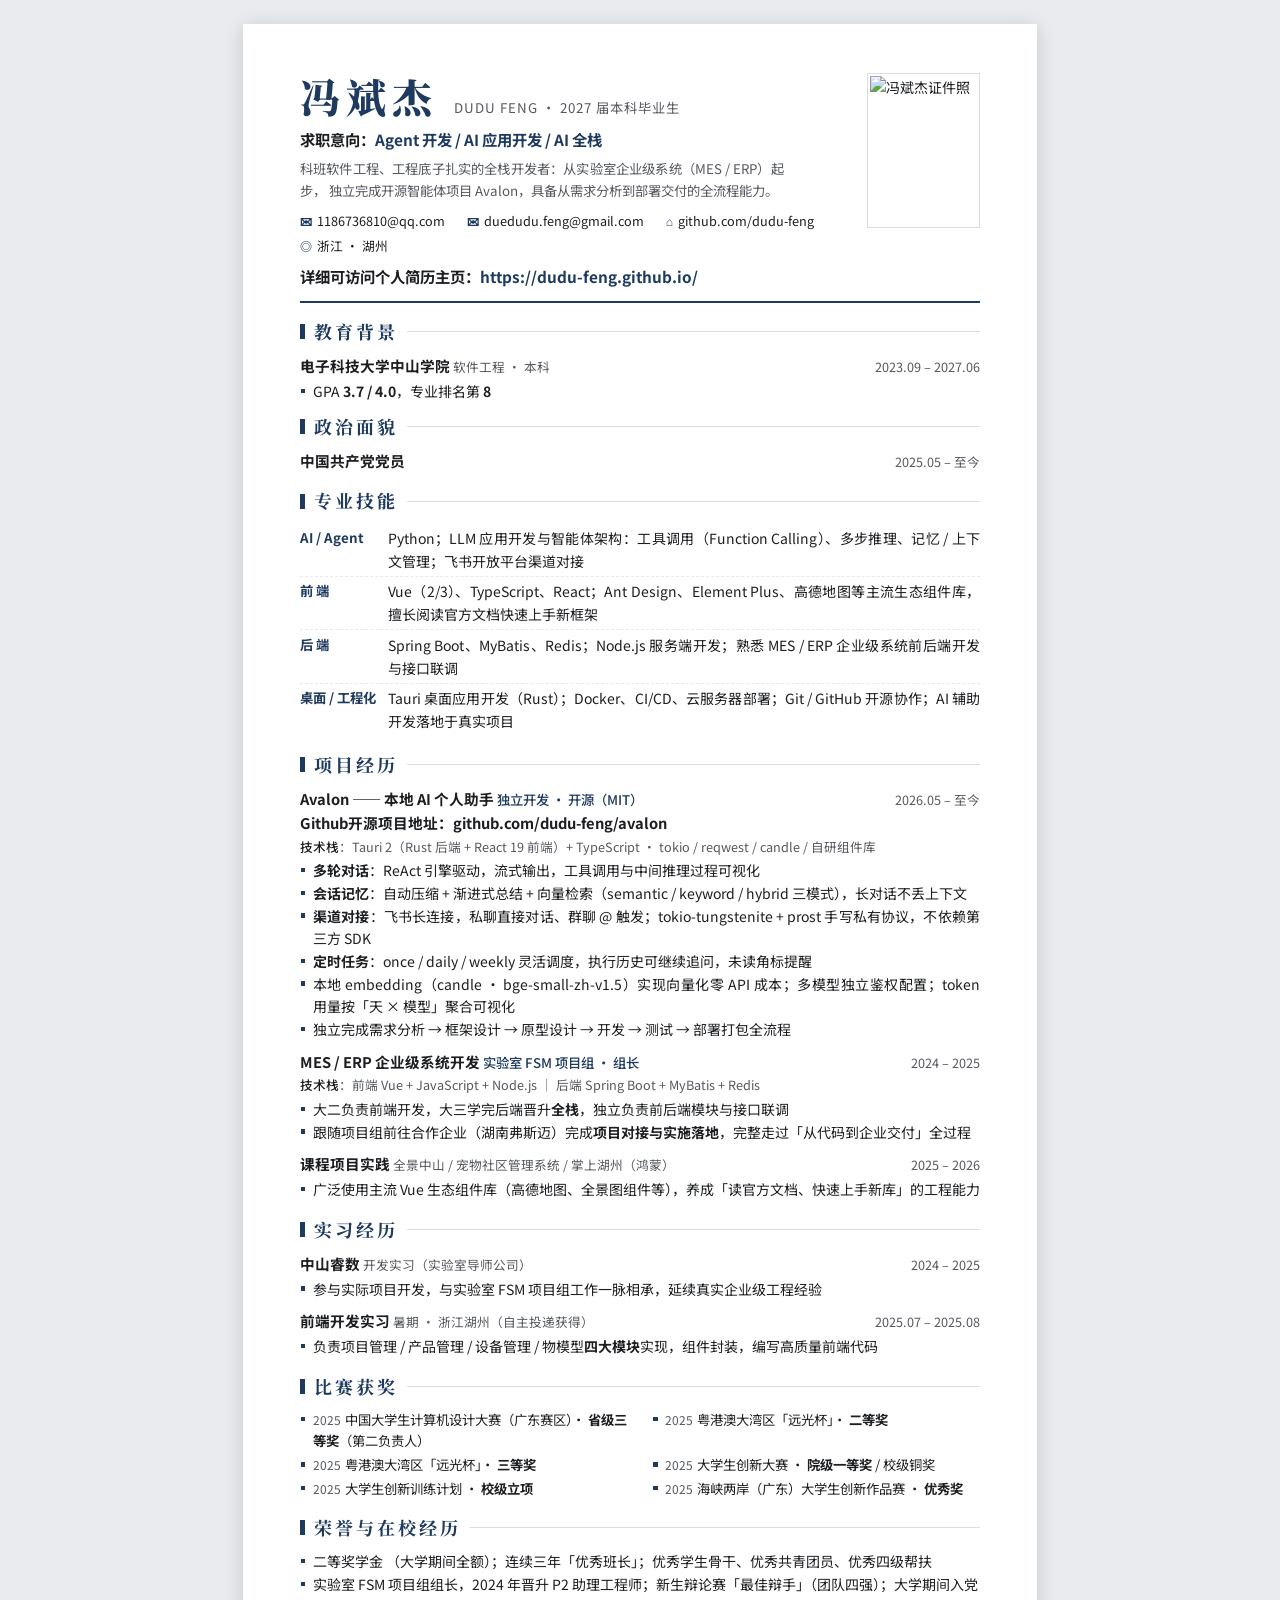
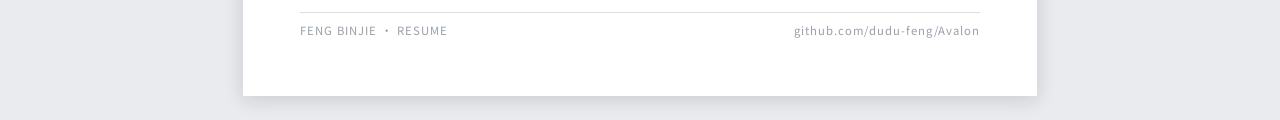
==== signal/冯斌杰-27简历.html @ 0661f4ef "chore: 整理资源文件并更新简历与网站内容 1.  新增、删除、迁移了大量图片资源，优化资源目录结构 2.  更新README文档，补充项目板块说明与使用指南 3.  完善resume.md简历源" ====
<!DOCTYPE html>
<html lang="zh-CN">
<head>
<meta charset="UTF-8" />
<meta name="viewport" content="width=device-width, initial-scale=1.0" />
<title>冯斌杰 - 个人简历</title>
<link rel="preconnect" href="https://fonts.googleapis.com" />
<link rel="preconnect" href="https://fonts.gstatic.com" crossorigin />
<link href="https://fonts.googleapis.com/css2?family=Noto+Sans+SC:wght@400;500;700&family=Noto+Serif+SC:wght@600;700;900&display=swap" rel="stylesheet" />
<style>
  :root {
    --ink: #1c1e21;          /* 正文墨色 */
    --ink-light: #55595f;    /* 次要信息 */
    --accent: #1e3a5f;       /* 传统藏蓝 */
    --accent-soft: #eef2f7;  /* 藏蓝浅底 */
    --rule: #d8dee6;         /* 分隔线 */
    --paper: #ffffff;
  }

  * { margin: 0; padding: 0; box-sizing: border-box; }

  html { -webkit-print-color-adjust: exact; print-color-adjust: exact; }

  body {
    font-family: "Noto Sans SC", "PingFang SC", "Microsoft YaHei", sans-serif;
    color: var(--ink);
    background: #e9ebee;
    font-size: 10.5pt;
    line-height: 1.62;
  }

  /* ===== A4 纸张 ===== */
  .sheet {
    width: 210mm;
    min-height: 297mm;
    margin: 24px auto;
    background: var(--paper);
    padding: 13mm 15mm 15mm;
    box-shadow: 0 3px 18px rgba(20, 30, 45, 0.16);
    position: relative;
  }

  /* ===== 页眉：姓名 / 意向 / 联系方式 ===== */
  .header {
    display: flex;
    justify-content: space-between;
    align-items: flex-start;
    padding-bottom: 12px;
    border-bottom: 2.5px solid var(--accent);
  }

  .header-main { flex: 1; }

  .name-row {
    display: flex;
    align-items: baseline;
    gap: 16px;
  }

  .name {
    font-family: "Noto Serif SC", "SimSun", serif;
    font-weight: 900;
    font-size: 30pt;
    letter-spacing: 6px;
    color: var(--accent);
    line-height: 1.15;
  }

  .name-en {
    font-size: 10pt;
    color: var(--ink-light);
    letter-spacing: 1px;
  }

  .intent {
    margin-top: 8px;
    font-size: 11.5pt;
    font-weight: 700;
    color: var(--ink);
  }

  .intent span { color: var(--accent); }

  .profile {
    margin-top: 6px;
    max-width: 128mm;
    color: var(--ink-light);
    font-size: 10pt;
    text-align: justify;
  }

  .contact {
    margin-top: 10px;
    display: flex;
    flex-wrap: wrap;
    gap: 4px 22px;
    font-size: 9.5pt;
    color: var(--ink);
  }

  .contact i {
    font-style: normal;
    color: var(--accent);
    font-weight: 700;
    margin-right: 5px;
    font-size: 9pt;
  }

  .photo {
    width: 30mm;
    height: 41mm;
    object-fit: cover;
    border: 1px solid var(--rule);
    padding: 2px;
    margin-left: 12px;
    flex-shrink: 0;
  }

  /* ===== 章节标题（传统样式：色块 + 细线）===== */
  .section { margin-top: 14px; }

  .sec-title {
    display: flex;
    align-items: center;
    gap: 9px;
    margin-bottom: 8px;
  }

  .sec-title::before {
    content: "";
    width: 5px;
    height: 15px;
    background: var(--accent);
    flex-shrink: 0;
  }

  .sec-title h2 {
    font-family: "Noto Serif SC", "SimSun", serif;
    font-size: 13.5pt;
    font-weight: 700;
    letter-spacing: 3px;
    color: var(--accent);
  }

  .sec-title::after {
    content: "";
    flex: 1;
    height: 1px;
    background: var(--rule);
  }

  /* ===== 条目：标题行 + 时间右对齐 ===== */
  .entry { margin-bottom: 9px; }
  .entry:last-child { margin-bottom: 0; }

  .entry-head {
    display: flex;
    justify-content: space-between;
    align-items: baseline;
    gap: 10px;
  }

  .entry-title { font-weight: 700; font-size: 11pt; }

  .entry-sub { font-weight: 400; color: var(--ink-light); font-size: 9.5pt; }

  .entry-date {
    font-size: 9.5pt;
    color: var(--ink-light);
    white-space: nowrap;
    font-variant-numeric: tabular-nums;
  }

  .entry-title .role {
    font-weight: 500;
    color: var(--accent);
    font-size: 10pt;
  }

  ul.dots { list-style: none; margin-top: 2px; }
  ul.dots li {
    padding-left: 13px;
    position: relative;
    text-align: justify;
    color: var(--ink);
  }
  ul.dots li::before {
    content: "";
    position: absolute;
    left: 1px;
    top: 0.62em;
    width: 4.5px;
    height: 4.5px;
    background: var(--accent);
  }
  ul.dots li b { font-weight: 700; }

  .tech-line {
    font-size: 9.5pt;
    color: var(--ink-light);
    margin-top: 2px;
  }
  .tech-line b { color: var(--ink); font-weight: 500; }

  /* 技能分组 */
  .skill-row {
    display: flex;
    gap: 10px;
    padding: 3.5px 0;
  }
  .skill-row + .skill-row { border-top: 1px dashed #e6eaef; }
  .skill-key {
    flex-shrink: 0;
    width: 78px;
    font-weight: 700;
    color: var(--accent);
    font-size: 10pt;
  }
  .skill-val { flex: 1; text-align: justify; }

  /* 荣誉奖项：紧凑双栏 */
  .award-grid {
    display: grid;
    grid-template-columns: 1fr 1fr;
    gap: 2px 24px;
  }
  .award-grid li {
    list-style: none;
    padding-left: 13px;
    position: relative;
    font-size: 10pt;
  }
  .award-grid li::before {
    content: "";
    position: absolute;
    left: 1px;
    top: 0.6em;
    width: 4.5px;
    height: 4.5px;
    background: var(--accent);
  }
  .award-grid .yr { color: var(--ink-light); font-size: 9pt; margin-right: 4px; }

  .foot-note {
    margin-top: 16px;
    padding-top: 8px;
    border-top: 1px solid var(--rule);
    display: flex;
    justify-content: space-between;
    font-size: 8.5pt;
    color: #98a0aa;
    letter-spacing: 1px;
  }

  /* ===== 打印适配 ===== */
  @media print {
    body { background: none; font-size: 10.5pt; }
    .sheet {
      width: auto;
      min-height: auto;
      margin: 0;
      padding: 12mm 14mm;
      box-shadow: none;
    }
    /* 细粒度分页：允许长条目内部分页，但标题不孤悬、单条不断裂 */
    .sec-title { break-after: avoid; }
    .entry-head, .tech-line { break-after: avoid; }
    ul.dots li, .skill-row, .award-grid li { break-inside: avoid; }
  }

  @media screen and (max-width: 840px) {
    .sheet { width: 100%; margin: 0; padding: 20px 16px; }
    .header { flex-direction: column; }
    .photo { margin: 0 0 10px; order: -1; }
  }
</style>
</head>
<body>

<div class="sheet">

  <!-- ============ 页眉 ============ -->
  <header class="header">
    <div class="header-main">
      <div class="name-row">
        <h1 class="name">冯斌杰</h1>
        <span class="name-en">DUDU FENG · 2027 届本科毕业生</span>
      </div>
      <p class="intent">求职意向：<span>Agent 开发 / AI 应用开发 / AI 全栈</span></p>
      <p class="profile">
        科班软件工程、工程底子扎实的全栈开发者：从实验室企业级系统（MES / ERP）起步，
        独立完成开源智能体项目 Avalon，具备从需求分析到部署交付的全流程能力。
      </p>
      <div class="contact">
        <span><i>✉</i>1186736810@qq.com</span>
        <span><i>✉</i>duedudu.feng@gmail.com</span>
        <span><i>⌂</i>github.com/dudu-feng</span>
        <span><i>◎</i>浙江 · 湖州</span>
      </div>
      <p class="intent">详细可访问个人简历主页：<span>https://dudu-feng.github.io/</span></p>
    </div>
    <img class="photo" src="../assets/fbj-类证件照自拍.jpg" alt="冯斌杰证件照" />
  </header>

  <!-- ============ 教育背景 ============ -->
  <section class="section">
    <div class="sec-title"><h2>教育背景</h2></div>
    <div class="entry">
      <div class="entry-head">
        <div class="entry-title">
          电子科技大学中山学院
          <span class="entry-sub">软件工程 · 本科</span>
        </div>
        <div class="entry-date">2023.09 – 2027.06</div>
      </div>
      <ul class="dots">
        <li>GPA <b>3.7 / 4.0</b>，专业排名第 <b>8</b></li>
      </ul>
    </div>
    <div class="sec-title"><h2>政治面貌</h2></div>
    <div class="entry">
      <div class="entry-head">
        <div class="entry-title">
          中国共产党党员
        </div>
        <div class="entry-date">2025.05 – 至今</div>
      </div>
    </div>
  </section>

  <!-- ============ 专业技能 ============ -->
  <section class="section">
    <div class="sec-title"><h2>专业技能</h2></div>
    <div class="skill-row">
      <div class="skill-key">AI / Agent</div>
      <div class="skill-val">Python；LLM 应用开发与智能体架构：工具调用（Function Calling）、多步推理、记忆 / 上下文管理；飞书开放平台渠道对接</div>
    </div>
    <div class="skill-row">
      <div class="skill-key">前&nbsp;端</div>
      <div class="skill-val">Vue（2/3）、TypeScript、React；Ant Design、Element Plus、高德地图等主流生态组件库，擅长阅读官方文档快速上手新框架</div>
    </div>
    <div class="skill-row">
      <div class="skill-key">后&nbsp;端</div>
      <div class="skill-val">Spring Boot、MyBatis、Redis；Node.js 服务端开发；熟悉 MES / ERP 企业级系统前后端开发与接口联调</div>
    </div>
    <div class="skill-row">
      <div class="skill-key">桌面 / 工程化</div>
      <div class="skill-val">Tauri 桌面应用开发（Rust）；Docker、CI/CD、云服务器部署；Git / GitHub 开源协作；AI 辅助开发落地于真实项目</div>
    </div>
  </section>

  <!-- ============ 项目经历 ============ -->
  <section class="section">
    <div class="sec-title"><h2>项目经历</h2></div>

    <div class="entry">
      <div class="entry-head">
        <div class="entry-title">
          Avalon —— 本地 AI 个人助手
          <span class="role">独立开发 · 开源（MIT）</span>
        </div>
        <div class="entry-date">2026.05 – 至今</div>
      </div>
      <p class="entry-title"><b>Github开源项目地址</b>：github.com/dudu-feng/avalon</p>
      <p class="tech-line"><b>技术栈</b>：Tauri 2（Rust 后端 + React 19 前端）+ TypeScript · tokio / reqwest / candle / 自研组件库</p>
      <ul class="dots">
        <li><b>多轮对话</b>：ReAct 引擎驱动，流式输出，工具调用与中间推理过程可视化</li>
        <li><b>会话记忆</b>：自动压缩 + 渐进式总结 + 向量检索（semantic / keyword / hybrid 三模式），长对话不丢上下文</li>
        <li><b>渠道对接</b>：飞书长连接，私聊直接对话、群聊 @ 触发；tokio-tungstenite + prost 手写私有协议，不依赖第三方 SDK</li>
        <li><b>定时任务</b>：once / daily / weekly 灵活调度，执行历史可继续追问，未读角标提醒</li>
        <li>本地 embedding（candle · bge-small-zh-v1.5）实现向量化零 API 成本；多模型独立鉴权配置；token 用量按「天 × 模型」聚合可视化</li>
        <li>独立完成需求分析 → 框架设计 → 原型设计 → 开发 → 测试 → 部署打包全流程</li>
      </ul>
    </div>

    <div class="entry">
      <div class="entry-head">
        <div class="entry-title">
          MES / ERP 企业级系统开发
          <span class="role">实验室 FSM 项目组 · 组长</span>
        </div>
        <div class="entry-date">2024 – 2025</div>
      </div>
      <p class="tech-line"><b>技术栈</b>：前端 Vue + JavaScript + Node.js ｜ 后端 Spring Boot + MyBatis + Redis</p>
      <ul class="dots">
        <li>大二负责前端开发，大三学完后端晋升<b>全栈</b>，独立负责前后端模块与接口联调</li>
        <li>跟随项目组前往合作企业（湖南弗斯迈）完成<b>项目对接与实施落地</b>，完整走过「从代码到企业交付」全过程</li>
      </ul>
    </div>

    <div class="entry">
      <div class="entry-head">
        <div class="entry-title">
          课程项目实践
          <span class="entry-sub">全景中山 / 宠物社区管理系统 / 掌上湖州（鸿蒙）</span>
        </div>
        <div class="entry-date">2025 – 2026</div>
      </div>
      <ul class="dots">
        <li>广泛使用主流 Vue 生态组件库（高德地图、全景图组件等），养成「读官方文档、快速上手新库」的工程能力</li>
      </ul>
    </div>
  </section>

  <!-- ============ 实习经历 ============ -->
  <section class="section">
    <div class="sec-title"><h2>实习经历</h2></div>

    <div class="entry">
      <div class="entry-head">
        <div class="entry-title">中山睿数 <span class="entry-sub">开发实习（实验室导师公司）</span></div>
        <div class="entry-date">2024 – 2025</div>
      </div>
      <ul class="dots">
        <li>参与实际项目开发，与实验室 FSM 项目组工作一脉相承，延续真实企业级工程经验</li>
      </ul>
    </div>

    <div class="entry">
      <div class="entry-head">
        <div class="entry-title">前端开发实习 <span class="entry-sub">暑期 · 浙江湖州（自主投递获得）</span></div>
        <div class="entry-date">2025.07 – 2025.08</div>
      </div>
      <ul class="dots">
        <li>负责项目管理 / 产品管理 / 设备管理 / 物模型<b>四大模块</b>实现，组件封装，编写高质量前端代码</li>
      </ul>
    </div>
  </section>

  <!-- ============ 比赛获奖 ============ -->
  <section class="section">
    <div class="sec-title"><h2>比赛获奖</h2></div>
    <ul class="award-grid">
      <li><span class="yr">2025</span>中国大学生计算机设计大赛（广东赛区）· <b>省级三等奖</b>（第二负责人）</li>
      <li><span class="yr">2025</span>粤港澳大湾区「远光杯」· <b>二等奖</b></li>
      <li><span class="yr">2025</span>粤港澳大湾区「远光杯」· <b>三等奖</b></li>
      <li><span class="yr">2025</span>大学生创新大赛 · <b>院级一等奖</b> / 校级铜奖</li>
      <li><span class="yr">2025</span>大学生创新训练计划 · <b>校级立项</b></li>
      <li><span class="yr">2025</span>海峡两岸（广东）大学生创新作品赛 · <b>优秀奖</b></li>
    </ul>
  </section>

  <!-- ============ 荣誉与在校经历 ============ -->
  <section class="section">
    <div class="sec-title"><h2>荣誉与在校经历</h2></div>
    <ul class="dots">
      <li>二等奖学金 （大学期间全额）；连续三年「优秀班长」；优秀学生骨干、优秀共青团员、优秀四级帮扶</li>
      <li>实验室 FSM 项目组组长，2024 年晋升 P2 助理工程师；新生辩论赛「最佳辩手」（团队四强）；大学期间入党</li>
    </ul>
  </section>

  <div class="foot-note">
    <span>FENG BINJIE · RESUME</span>
    <span>github.com/dudu-feng/Avalon</span>
  </div>

</div>

</body>
</html>
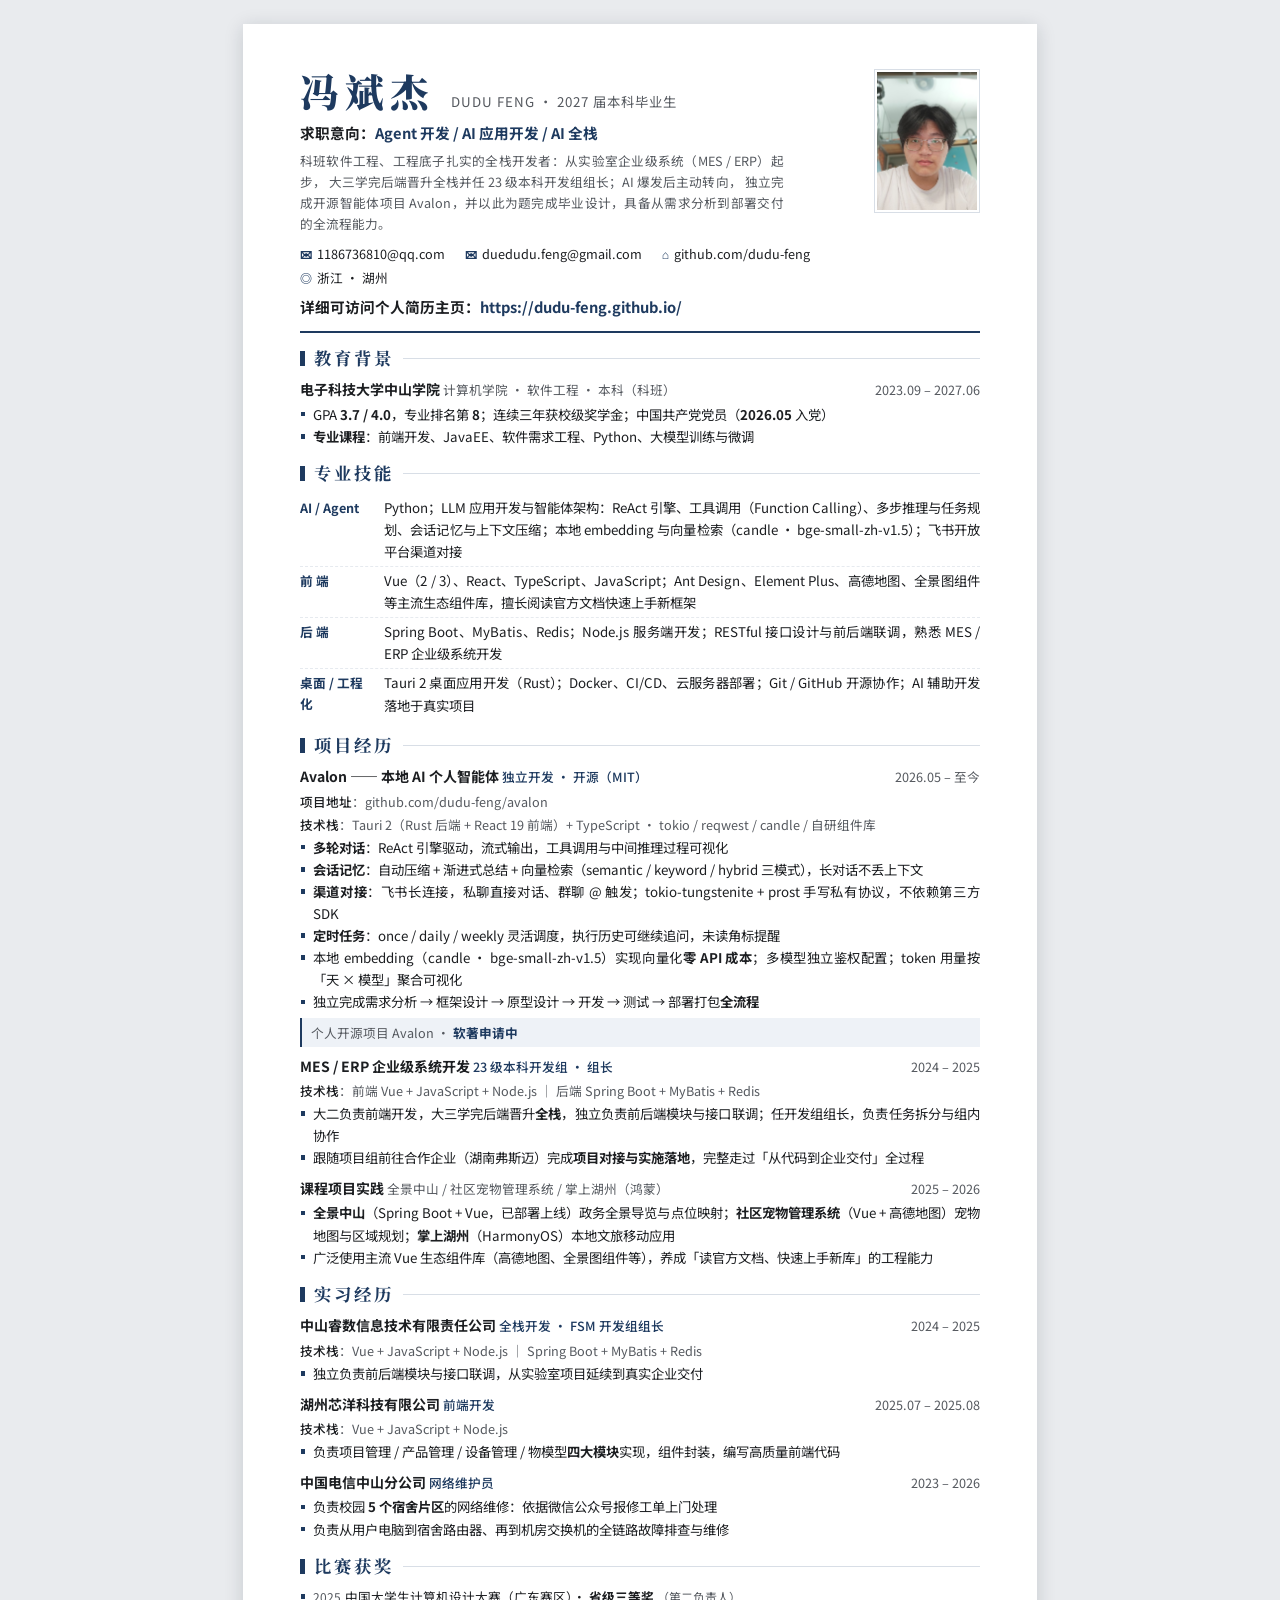
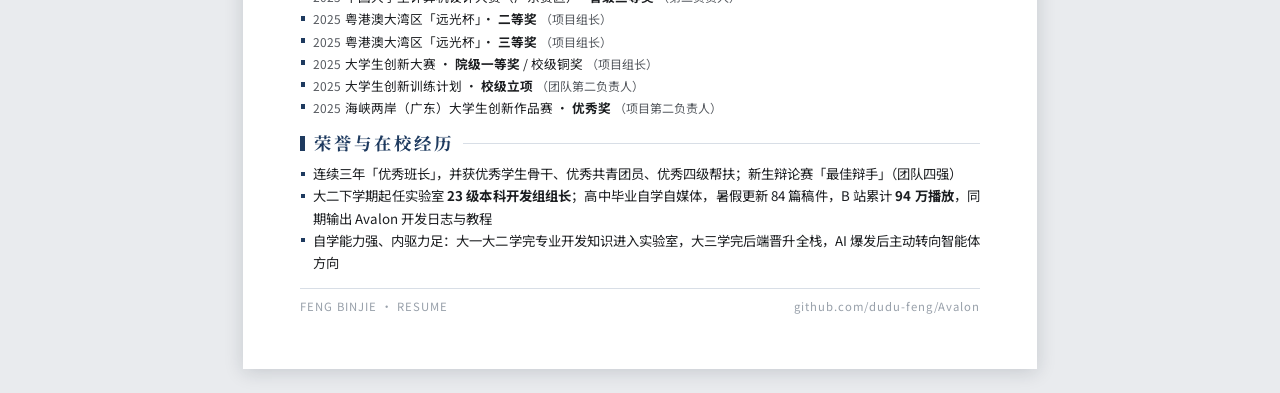
==== commit fefd7319: "docs: 更新个人简历内容与简历模板样式 1. 完善简历正文内容，补充个人经历、项目细节与获奖职责说明 2. 调整简历CSS样式，优化排版、间距与打印适配效果 3. 添加邮箱爬虫防护脚本与软著状态标" ====
--- a/signal/冯斌杰-27简历.html
+++ b/signal/冯斌杰-27简历.html
@@ -25,8 +25,8 @@
     font-family: "Noto Sans SC", "PingFang SC", "Microsoft YaHei", sans-serif;
     color: var(--ink);
     background: #e9ebee;
-    font-size: 10.5pt;
-    line-height: 1.62;
+    font-size: 10pt;
+    line-height: 1.66;
   }
 
   /* ===== A4 纸张 ===== */
@@ -35,7 +35,7 @@
     min-height: 297mm;
     margin: 24px auto;
     background: var(--paper);
-    padding: 13mm 15mm 15mm;
+    padding: 12mm 15mm 14mm;
     box-shadow: 0 3px 18px rgba(20, 30, 45, 0.16);
     position: relative;
   }
@@ -45,7 +45,7 @@
     display: flex;
     justify-content: space-between;
     align-items: flex-start;
-    padding-bottom: 12px;
+    padding-bottom: 11px;
     border-bottom: 2.5px solid var(--accent);
   }
 
@@ -60,7 +60,7 @@
   .name {
     font-family: "Noto Serif SC", "SimSun", serif;
     font-weight: 900;
-    font-size: 30pt;
+    font-size: 29pt;
     letter-spacing: 6px;
     color: var(--accent);
     line-height: 1.15;
@@ -73,8 +73,8 @@
   }
 
   .intent {
-    margin-top: 8px;
-    font-size: 11.5pt;
+    margin-top: 7px;
+    font-size: 11pt;
     font-weight: 700;
     color: var(--ink);
   }
@@ -82,18 +82,18 @@
   .intent span { color: var(--accent); }
 
   .profile {
-    margin-top: 6px;
+    margin-top: 5px;
     max-width: 128mm;
     color: var(--ink-light);
-    font-size: 10pt;
+    font-size: 9.5pt;
     text-align: justify;
   }
 
   .contact {
-    margin-top: 10px;
+    margin-top: 9px;
     display: flex;
     flex-wrap: wrap;
-    gap: 4px 22px;
+    gap: 3px 20px;
     font-size: 9.5pt;
     color: var(--ink);
   }
@@ -107,8 +107,8 @@
   }
 
   .photo {
-    width: 30mm;
-    height: 41mm;
+    width: 28mm;
+    height: 38mm;
     object-fit: cover;
     border: 1px solid var(--rule);
     padding: 2px;
@@ -117,13 +117,13 @@
   }
 
   /* ===== 章节标题（传统样式：色块 + 细线）===== */
-  .section { margin-top: 14px; }
+  .section { margin-top: 11px; }
 
   .sec-title {
     display: flex;
     align-items: center;
     gap: 9px;
-    margin-bottom: 8px;
+    margin-bottom: 6px;
   }
 
   .sec-title::before {
@@ -136,7 +136,7 @@
 
   .sec-title h2 {
     font-family: "Noto Serif SC", "SimSun", serif;
-    font-size: 13.5pt;
+    font-size: 13pt;
     font-weight: 700;
     letter-spacing: 3px;
     color: var(--accent);
@@ -150,7 +150,7 @@
   }
 
   /* ===== 条目：标题行 + 时间右对齐 ===== */
-  .entry { margin-bottom: 9px; }
+  .entry { margin-bottom: 8px; }
   .entry:last-child { margin-bottom: 0; }
 
   .entry-head {
@@ -160,7 +160,7 @@
     gap: 10px;
   }
 
-  .entry-title { font-weight: 700; font-size: 11pt; }
+  .entry-title { font-weight: 700; font-size: 10.5pt; }
 
   .entry-sub { font-weight: 400; color: var(--ink-light); font-size: 9.5pt; }
 
@@ -174,7 +174,7 @@
   .entry-title .role {
     font-weight: 500;
     color: var(--accent);
-    font-size: 10pt;
+    font-size: 9.5pt;
   }
 
   ul.dots { list-style: none; margin-top: 2px; }
@@ -199,38 +199,52 @@
     font-size: 9.5pt;
     color: var(--ink-light);
     margin-top: 2px;
+    text-align: justify;
   }
   .tech-line b { color: var(--ink); font-weight: 500; }
+
+  /* 条目收尾的补充说明（如软著状态），浅底缩进块 */
+  .note-line {
+    margin-top: 4px;
+    padding: 4px 9px;
+    background: var(--accent-soft);
+    border-left: 2.5px solid var(--accent);
+    font-size: 9.5pt;
+    color: var(--ink-light);
+    text-align: justify;
+  }
+  .note-line b { color: var(--accent); font-weight: 700; }
 
   /* 技能分组 */
   .skill-row {
     display: flex;
     gap: 10px;
-    padding: 3.5px 0;
+    padding: 3px 0;
   }
   .skill-row + .skill-row { border-top: 1px dashed #e6eaef; }
   .skill-key {
     flex-shrink: 0;
-    width: 78px;
+    width: 74px;
     font-weight: 700;
     color: var(--accent);
-    font-size: 10pt;
+    font-size: 9.5pt;
   }
   .skill-val { flex: 1; text-align: justify; }
 
-  /* 荣誉奖项：紧凑双栏 */
-  .award-grid {
+  /* 比赛获奖：赛事全称较长，单栏排列每条一行，比双栏折行更整齐且不额外占高 */
+  .award-list {
+    list-style: none;
     display: grid;
-    grid-template-columns: 1fr 1fr;
-    gap: 2px 24px;
-  }
-  .award-grid li {
-    list-style: none;
+    grid-template-columns: 1fr;
+    gap: 1px 0;
+  }
+  .award-list li {
     padding-left: 13px;
     position: relative;
-    font-size: 10pt;
-  }
-  .award-grid li::before {
+    font-size: 9.5pt;
+    text-align: justify;
+  }
+  .award-list li::before {
     content: "";
     position: absolute;
     left: 1px;
@@ -239,10 +253,19 @@
     height: 4.5px;
     background: var(--accent);
   }
-  .award-grid .yr { color: var(--ink-light); font-size: 9pt; margin-right: 4px; }
+  .award-list .yr { color: var(--ink-light); font-size: 9pt; margin-right: 4px; }
+  .award-list .cap { color: var(--ink-light); font-size: 9pt; }
+
+  /* 课程项目：一行式罗列，省版面 */
+  .course-line {
+    font-size: 9.5pt;
+    color: var(--ink-light);
+    text-align: justify;
+  }
+  .course-line b { color: var(--ink); font-weight: 500; }
 
   .foot-note {
-    margin-top: 16px;
+    margin-top: 14px;
     padding-top: 8px;
     border-top: 1px solid var(--rule);
     display: flex;
@@ -253,19 +276,27 @@
   }
 
   /* ===== 打印适配 ===== */
+  /* 由 @page 统一控制页边距，保证每一页都有相同留白（不依赖浏览器默认值） */
+  @page { size: A4; margin: 12mm 14mm; }
+
   @media print {
-    body { background: none; font-size: 10.5pt; }
+    body { background: none; font-size: 10pt; }
     .sheet {
       width: auto;
       min-height: auto;
       margin: 0;
-      padding: 12mm 14mm;
+      padding: 0;
       box-shadow: none;
     }
-    /* 细粒度分页：允许长条目内部分页，但标题不孤悬、单条不断裂 */
+    /* 细粒度分页：标题不孤悬、单条不断裂 */
     .sec-title { break-after: avoid; }
+    /* 补充说明块是 Avalon 条目的收尾，允许其后分页，
+       否则会被强制与下一条 MES 绑定、整组掉到第 2 页 */
     .entry-head, .tech-line { break-after: avoid; }
-    ul.dots li, .skill-row, .award-grid li { break-inside: avoid; }
+    .note-line { break-before: avoid; }
+    /* 条目本身允许跨页，避免「整块掉页」在页尾留下大片空白；
+       断点仍受上面 break-after: avoid 约束，不会出现标题孤悬 */
+    ul.dots li, .skill-row, .award-list li, .foot-note { break-inside: avoid; }
   }
 
   @media screen and (max-width: 840px) {
@@ -289,17 +320,18 @@
       <p class="intent">求职意向：<span>Agent 开发 / AI 应用开发 / AI 全栈</span></p>
       <p class="profile">
         科班软件工程、工程底子扎实的全栈开发者：从实验室企业级系统（MES / ERP）起步，
-        独立完成开源智能体项目 Avalon，具备从需求分析到部署交付的全流程能力。
+        大三学完后端晋升全栈并任 23 级本科开发组组长；AI 爆发后主动转向，
+        独立完成开源智能体项目 Avalon，并以此为题完成毕业设计，具备从需求分析到部署交付的全流程能力。
       </p>
       <div class="contact">
-        <span><i>✉</i>1186736810@qq.com</span>
-        <span><i>✉</i>duedudu.feng@gmail.com</span>
+        <span><i>✉</i><span data-mail data-mail-user="1186736810" data-mail-host="qq,com">1186736810 [at] qq.com</span></span>
+        <span><i>✉</i><span data-mail data-mail-user="duedudu,feng" data-mail-host="gmail,com">duedudu.feng [at] gmail.com</span></span>
         <span><i>⌂</i>github.com/dudu-feng</span>
         <span><i>◎</i>浙江 · 湖州</span>
       </div>
       <p class="intent">详细可访问个人简历主页：<span>https://dudu-feng.github.io/</span></p>
     </div>
-    <img class="photo" src="../assets/fbj-类证件照自拍.jpg" alt="冯斌杰证件照" />
+    <img class="photo" src="../assets/头像.jpg" alt="冯斌杰" />
   </header>
 
   <!-- ============ 教育背景 ============ -->
@@ -309,22 +341,14 @@
       <div class="entry-head">
         <div class="entry-title">
           电子科技大学中山学院
-          <span class="entry-sub">软件工程 · 本科</span>
+          <span class="entry-sub">计算机学院 · 软件工程 · 本科（科班）</span>
         </div>
         <div class="entry-date">2023.09 – 2027.06</div>
       </div>
       <ul class="dots">
-        <li>GPA <b>3.7 / 4.0</b>，专业排名第 <b>8</b></li>
-      </ul>
-    </div>
-    <div class="sec-title"><h2>政治面貌</h2></div>
-    <div class="entry">
-      <div class="entry-head">
-        <div class="entry-title">
-          中国共产党党员
-        </div>
-        <div class="entry-date">2025.05 – 至今</div>
-      </div>
+        <li>GPA <b>3.7 / 4.0</b>，专业排名第 <b>8</b>；连续三年获校级奖学金；中国共产党党员（<b>2026.05</b> 入党）</li>
+        <li><b>专业课程</b>：前端开发、JavaEE、软件需求工程、Python、大模型训练与微调</li>
+      </ul>
     </div>
   </section>
 
@@ -333,19 +357,19 @@
     <div class="sec-title"><h2>专业技能</h2></div>
     <div class="skill-row">
       <div class="skill-key">AI / Agent</div>
-      <div class="skill-val">Python；LLM 应用开发与智能体架构：工具调用（Function Calling）、多步推理、记忆 / 上下文管理；飞书开放平台渠道对接</div>
+      <div class="skill-val">Python；LLM 应用开发与智能体架构：ReAct 引擎、工具调用（Function Calling）、多步推理与任务规划、会话记忆与上下文压缩；本地 embedding 与向量检索（candle · bge-small-zh-v1.5）；飞书开放平台渠道对接</div>
     </div>
     <div class="skill-row">
       <div class="skill-key">前&nbsp;端</div>
-      <div class="skill-val">Vue（2/3）、TypeScript、React；Ant Design、Element Plus、高德地图等主流生态组件库，擅长阅读官方文档快速上手新框架</div>
+      <div class="skill-val">Vue（2 / 3）、React、TypeScript、JavaScript；Ant Design、Element Plus、高德地图、全景图组件等主流生态组件库，擅长阅读官方文档快速上手新框架</div>
     </div>
     <div class="skill-row">
       <div class="skill-key">后&nbsp;端</div>
-      <div class="skill-val">Spring Boot、MyBatis、Redis；Node.js 服务端开发；熟悉 MES / ERP 企业级系统前后端开发与接口联调</div>
+      <div class="skill-val">Spring Boot、MyBatis、Redis；Node.js 服务端开发；RESTful 接口设计与前后端联调，熟悉 MES / ERP 企业级系统开发</div>
     </div>
     <div class="skill-row">
       <div class="skill-key">桌面 / 工程化</div>
-      <div class="skill-val">Tauri 桌面应用开发（Rust）；Docker、CI/CD、云服务器部署；Git / GitHub 开源协作；AI 辅助开发落地于真实项目</div>
+      <div class="skill-val">Tauri 2 桌面应用开发（Rust）；Docker、CI/CD、云服务器部署；Git / GitHub 开源协作；AI 辅助开发落地于真实项目</div>
     </div>
   </section>
 
@@ -356,34 +380,37 @@
     <div class="entry">
       <div class="entry-head">
         <div class="entry-title">
-          Avalon —— 本地 AI 个人助手
+          Avalon —— 本地 AI 个人智能体
           <span class="role">独立开发 · 开源（MIT）</span>
         </div>
         <div class="entry-date">2026.05 – 至今</div>
       </div>
-      <p class="entry-title"><b>Github开源项目地址</b>：github.com/dudu-feng/avalon</p>
+      <p class="tech-line"><b>项目地址</b>：github.com/dudu-feng/avalon</p>
       <p class="tech-line"><b>技术栈</b>：Tauri 2（Rust 后端 + React 19 前端）+ TypeScript · tokio / reqwest / candle / 自研组件库</p>
       <ul class="dots">
         <li><b>多轮对话</b>：ReAct 引擎驱动，流式输出，工具调用与中间推理过程可视化</li>
         <li><b>会话记忆</b>：自动压缩 + 渐进式总结 + 向量检索（semantic / keyword / hybrid 三模式），长对话不丢上下文</li>
         <li><b>渠道对接</b>：飞书长连接，私聊直接对话、群聊 @ 触发；tokio-tungstenite + prost 手写私有协议，不依赖第三方 SDK</li>
         <li><b>定时任务</b>：once / daily / weekly 灵活调度，执行历史可继续追问，未读角标提醒</li>
-        <li>本地 embedding（candle · bge-small-zh-v1.5）实现向量化零 API 成本；多模型独立鉴权配置；token 用量按「天 × 模型」聚合可视化</li>
-        <li>独立完成需求分析 → 框架设计 → 原型设计 → 开发 → 测试 → 部署打包全流程</li>
-      </ul>
+        <li>本地 embedding（candle · bge-small-zh-v1.5）实现向量化<b>零 API 成本</b>；多模型独立鉴权配置；token 用量按「天 × 模型」聚合可视化</li>
+        <li>独立完成需求分析 → 框架设计 → 原型设计 → 开发 → 测试 → 部署打包<b>全流程</b></li>
+      </ul>
+      <p class="note-line">
+        个人开源项目 Avalon · <b>软著申请中</b>
+      </p>
     </div>
 
     <div class="entry">
       <div class="entry-head">
         <div class="entry-title">
           MES / ERP 企业级系统开发
-          <span class="role">实验室 FSM 项目组 · 组长</span>
+          <span class="role">23 级本科开发组 · 组长</span>
         </div>
         <div class="entry-date">2024 – 2025</div>
       </div>
       <p class="tech-line"><b>技术栈</b>：前端 Vue + JavaScript + Node.js ｜ 后端 Spring Boot + MyBatis + Redis</p>
       <ul class="dots">
-        <li>大二负责前端开发，大三学完后端晋升<b>全栈</b>，独立负责前后端模块与接口联调</li>
+        <li>大二负责前端开发，大三学完后端晋升<b>全栈</b>，独立负责前后端模块与接口联调；任开发组组长，负责任务拆分与组内协作</li>
         <li>跟随项目组前往合作企业（湖南弗斯迈）完成<b>项目对接与实施落地</b>，完整走过「从代码到企业交付」全过程</li>
       </ul>
     </div>
@@ -392,11 +419,12 @@
       <div class="entry-head">
         <div class="entry-title">
           课程项目实践
-          <span class="entry-sub">全景中山 / 宠物社区管理系统 / 掌上湖州（鸿蒙）</span>
+          <span class="entry-sub">全景中山 / 社区宠物管理系统 / 掌上湖州（鸿蒙）</span>
         </div>
         <div class="entry-date">2025 – 2026</div>
       </div>
       <ul class="dots">
+        <li><b>全景中山</b>（Spring Boot + Vue，已部署上线）政务全景导览与点位映射；<b>社区宠物管理系统</b>（Vue + 高德地图）宠物地图与区域规划；<b>掌上湖州</b>（HarmonyOS）本地文旅移动应用</li>
         <li>广泛使用主流 Vue 生态组件库（高德地图、全景图组件等），养成「读官方文档、快速上手新库」的工程能力</li>
       </ul>
     </div>
@@ -408,21 +436,43 @@
 
     <div class="entry">
       <div class="entry-head">
-        <div class="entry-title">中山睿数 <span class="entry-sub">开发实习（实验室导师公司）</span></div>
+        <div class="entry-title">
+          中山睿数信息技术有限责任公司
+          <span class="role">全栈开发 · FSM 开发组组长</span>
+        </div>
         <div class="entry-date">2024 – 2025</div>
       </div>
-      <ul class="dots">
-        <li>参与实际项目开发，与实验室 FSM 项目组工作一脉相承，延续真实企业级工程经验</li>
-      </ul>
-    </div>
-
-    <div class="entry">
-      <div class="entry-head">
-        <div class="entry-title">前端开发实习 <span class="entry-sub">暑期 · 浙江湖州（自主投递获得）</span></div>
+      <p class="tech-line"><b>技术栈</b>：Vue + JavaScript + Node.js ｜ Spring Boot + MyBatis + Redis</p>
+      <ul class="dots">
+        <li>独立负责前后端模块与接口联调，从实验室项目延续到真实企业交付</li>
+      </ul>
+    </div>
+
+    <div class="entry">
+      <div class="entry-head">
+        <div class="entry-title">
+          湖州芯洋科技有限公司
+          <span class="role">前端开发</span>
+        </div>
         <div class="entry-date">2025.07 – 2025.08</div>
       </div>
+      <p class="tech-line"><b>技术栈</b>：Vue + JavaScript + Node.js</p>
       <ul class="dots">
         <li>负责项目管理 / 产品管理 / 设备管理 / 物模型<b>四大模块</b>实现，组件封装，编写高质量前端代码</li>
+      </ul>
+    </div>
+
+    <div class="entry">
+      <div class="entry-head">
+        <div class="entry-title">
+          中国电信中山分公司
+          <span class="role">网络维护员</span>
+        </div>
+        <div class="entry-date">2023 – 2026</div>
+      </div>
+      <ul class="dots">
+        <li>负责校园 <b>5 个宿舍片区</b>的网络维修：依据微信公众号报修工单上门处理</li>
+        <li>负责从用户电脑到宿舍路由器、再到机房交换机的全链路故障排查与维修</li>
       </ul>
     </div>
   </section>
@@ -430,13 +480,13 @@
   <!-- ============ 比赛获奖 ============ -->
   <section class="section">
     <div class="sec-title"><h2>比赛获奖</h2></div>
-    <ul class="award-grid">
-      <li><span class="yr">2025</span>中国大学生计算机设计大赛（广东赛区）· <b>省级三等奖</b>（第二负责人）</li>
-      <li><span class="yr">2025</span>粤港澳大湾区「远光杯」· <b>二等奖</b></li>
-      <li><span class="yr">2025</span>粤港澳大湾区「远光杯」· <b>三等奖</b></li>
-      <li><span class="yr">2025</span>大学生创新大赛 · <b>院级一等奖</b> / 校级铜奖</li>
-      <li><span class="yr">2025</span>大学生创新训练计划 · <b>校级立项</b></li>
-      <li><span class="yr">2025</span>海峡两岸（广东）大学生创新作品赛 · <b>优秀奖</b></li>
+    <ul class="award-list">
+      <li><span class="yr">2025</span>中国大学生计算机设计大赛（广东赛区）· <b>省级三等奖</b> <span class="cap">（第二负责人）</span></li>
+      <li><span class="yr">2025</span>粤港澳大湾区「远光杯」· <b>二等奖</b> <span class="cap">（项目组长）</span></li>
+      <li><span class="yr">2025</span>粤港澳大湾区「远光杯」· <b>三等奖</b> <span class="cap">（项目组长）</span></li>
+      <li><span class="yr">2025</span>大学生创新大赛 · <b>院级一等奖</b> / 校级铜奖 <span class="cap">（项目组长）</span></li>
+      <li><span class="yr">2025</span>大学生创新训练计划 · <b>校级立项</b> <span class="cap">（团队第二负责人）</span></li>
+      <li><span class="yr">2025</span>海峡两岸（广东）大学生创新作品赛 · <b>优秀奖</b> <span class="cap">（项目第二负责人）</span></li>
     </ul>
   </section>
 
@@ -444,8 +494,9 @@
   <section class="section">
     <div class="sec-title"><h2>荣誉与在校经历</h2></div>
     <ul class="dots">
-      <li>二等奖学金 （大学期间全额）；连续三年「优秀班长」；优秀学生骨干、优秀共青团员、优秀四级帮扶</li>
-      <li>实验室 FSM 项目组组长，2024 年晋升 P2 助理工程师；新生辩论赛「最佳辩手」（团队四强）；大学期间入党</li>
+      <li>连续三年「优秀班长」，并获优秀学生骨干、优秀共青团员、优秀四级帮扶；新生辩论赛「最佳辩手」（团队四强）</li>
+      <li>大二下学期起任实验室 <b>23 级本科开发组组长</b>；高中毕业自学自媒体，暑假更新 84 篇稿件，B 站累计 <b>94 万播放</b>，同期输出 Avalon 开发日志与教程</li>
+      <li>自学能力强、内驱力足：大一大二学完专业开发知识进入实验室，大三学完后端晋升全栈，AI 爆发后主动转向智能体方向</li>
     </ul>
   </section>
 
@@ -456,5 +507,15 @@
 
 </div>
 
+<script>
+  /* 邮箱拼接注入：源码中不出现完整地址与邮件协议，规避正则爬虫；
+     打印 / 导出 PDF 时 JS 已执行，PDF 中仍是完整邮箱。 */
+  Array.prototype.forEach.call(document.querySelectorAll('[data-mail]'), function (el) {
+    var user = (el.getAttribute('data-mail-user') || '').split(',').join('.');
+    var host = (el.getAttribute('data-mail-host') || '').split(',').join('.');
+    if (user && host) el.textContent = user + '@' + host;
+  });
+</script>
+
 </body>
 </html>
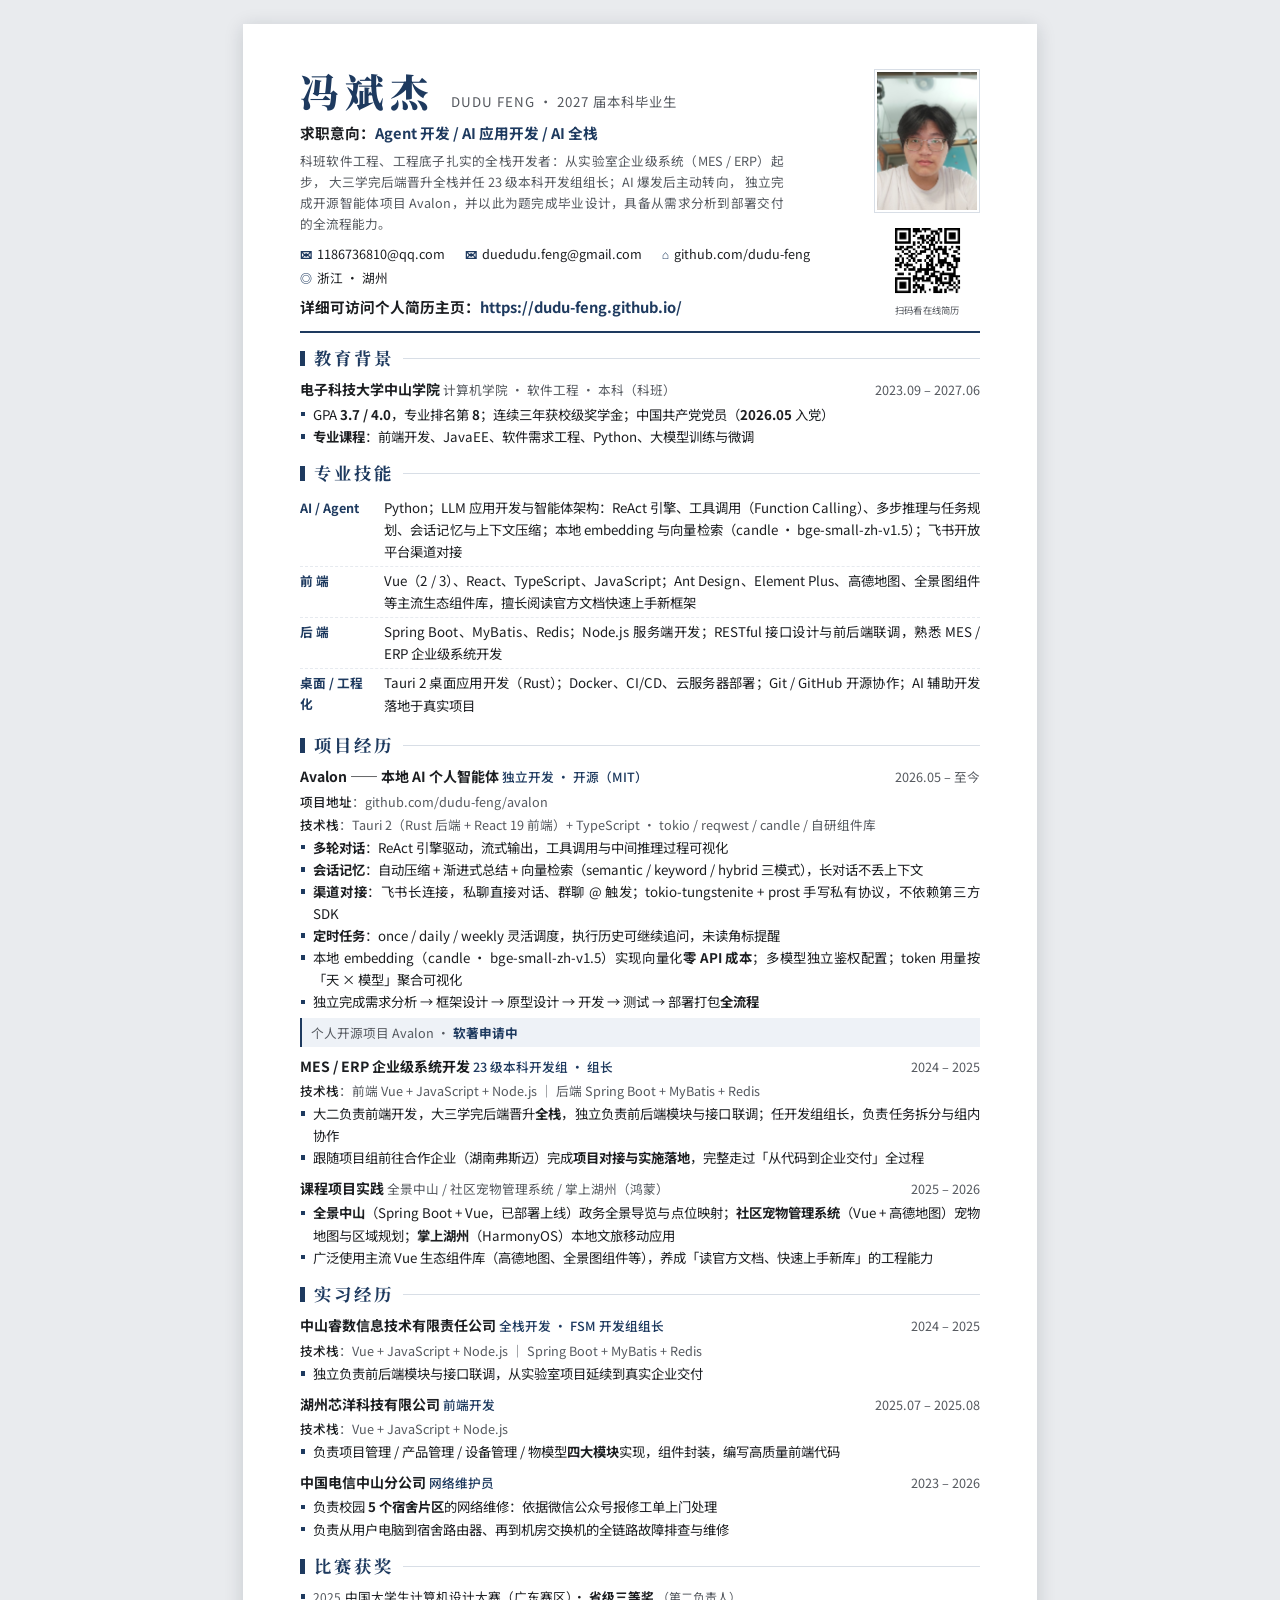
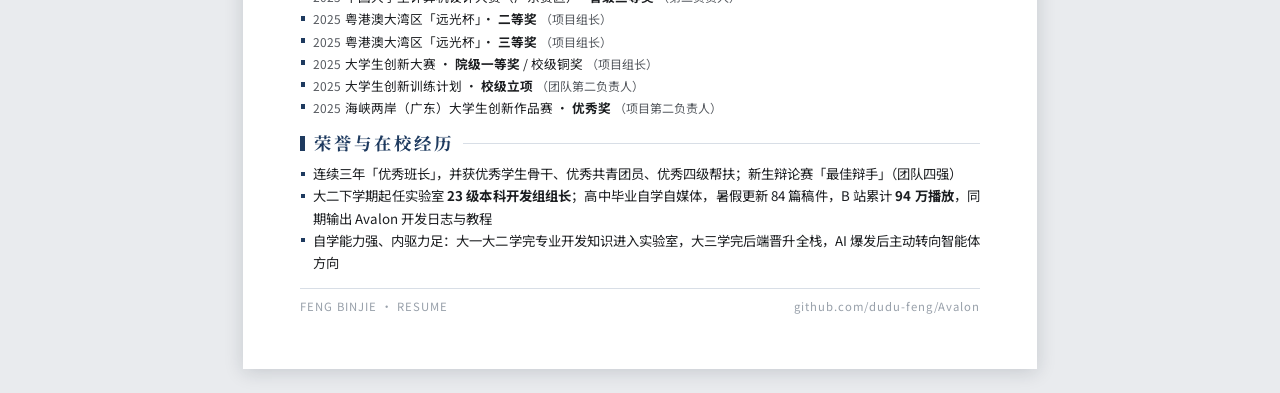
==== commit 46df8df9: "docs: add resume qr code and update resume pdf/html 1. 新增简历二维码图片资源并更新README说明 2. 优化简历PDF和HTML页面，添加扫码" ====
--- a/signal/冯斌杰-27简历.html
+++ b/signal/冯斌杰-27简历.html
@@ -106,14 +106,41 @@
     font-size: 9pt;
   }
 
+  /* 右侧栏：证件照 + 简历二维码。
+     二维码落在照片正下方，纵向正好与左侧「个人简历主页」那行网址齐平，
+     读者看到网址的同时就能顺手扫码 */
+  .header-aside {
+    flex-shrink: 0;
+    margin-left: 12px;
+    display: flex;
+    flex-direction: column;
+    align-items: center;
+    gap: 6px;
+  }
+
   .photo {
     width: 28mm;
     height: 38mm;
     object-fit: cover;
     border: 1px solid var(--rule);
     padding: 2px;
-    margin-left: 12px;
-    flex-shrink: 0;
+  }
+
+  .qr { margin: 0; text-align: center; }
+
+  .qr__img {
+    display: block;
+    width: 22mm;
+    height: 22mm;
+  }
+
+  .qr__cap {
+    display: block;
+    margin-top: 2px;
+    font-size: 7pt;
+    line-height: 1.3;
+    color: var(--ink-light);
+    letter-spacing: 0.3px;
   }
 
   /* ===== 章节标题（传统样式：色块 + 细线）===== */
@@ -302,7 +329,14 @@
   @media screen and (max-width: 840px) {
     .sheet { width: 100%; margin: 0; padding: 20px 16px; }
     .header { flex-direction: column; }
-    .photo { margin: 0 0 10px; order: -1; }
+    /* 窄屏改为「照片 + 二维码」横排置顶 */
+    .header-aside {
+      flex-direction: row;
+      align-items: center;
+      gap: 12px;
+      margin: 0 0 10px;
+      order: -1;
+    }
   }
 </style>
 </head>
@@ -331,7 +365,13 @@
       </div>
       <p class="intent">详细可访问个人简历主页：<span>https://dudu-feng.github.io/</span></p>
     </div>
-    <img class="photo" src="../assets/头像.jpg" alt="冯斌杰" />
+    <div class="header-aside">
+      <img class="photo" src="../assets/头像.jpg" alt="冯斌杰" />
+      <figure class="qr">
+        <img class="qr__img" src="../assets/简历二维码.png" alt="扫码访问 https://dudu-feng.github.io/" />
+        <figcaption class="qr__cap">扫码看在线简历</figcaption>
+      </figure>
+    </div>
   </header>
 
   <!-- ============ 教育背景 ============ -->
